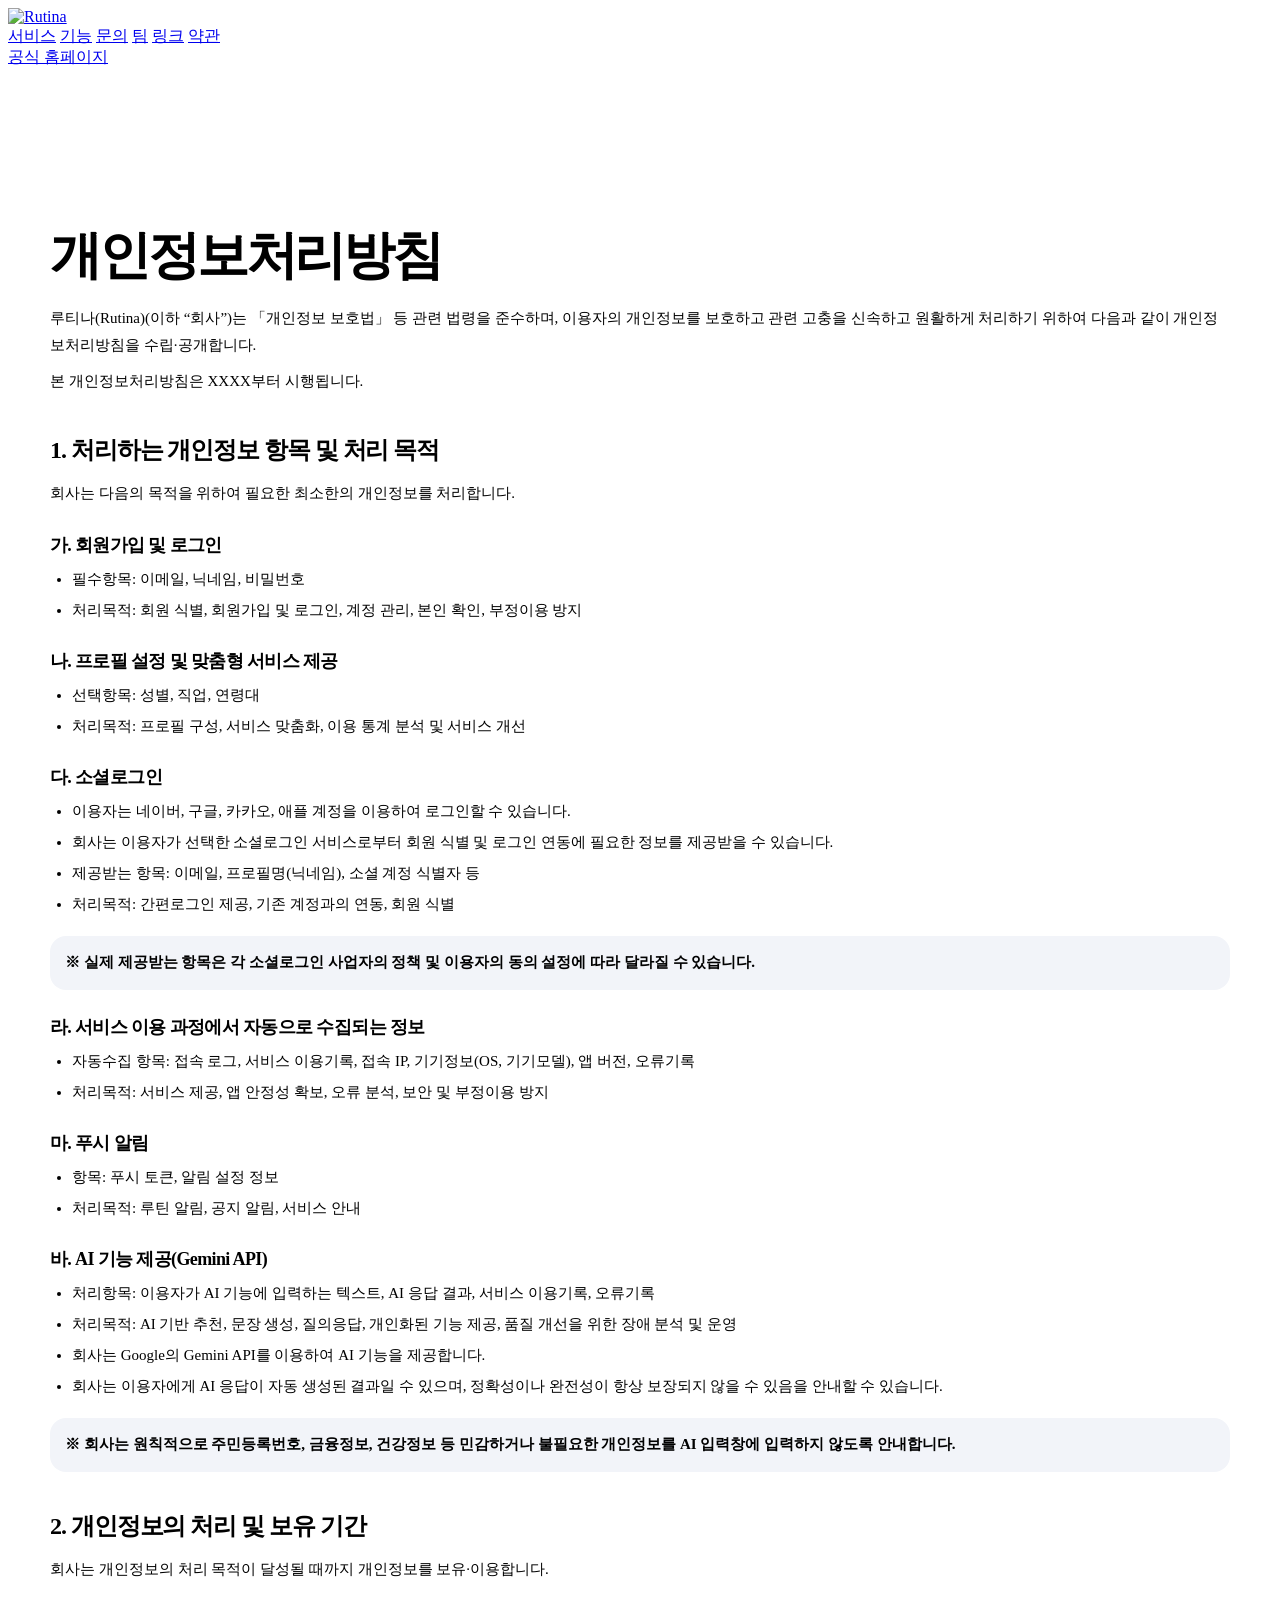
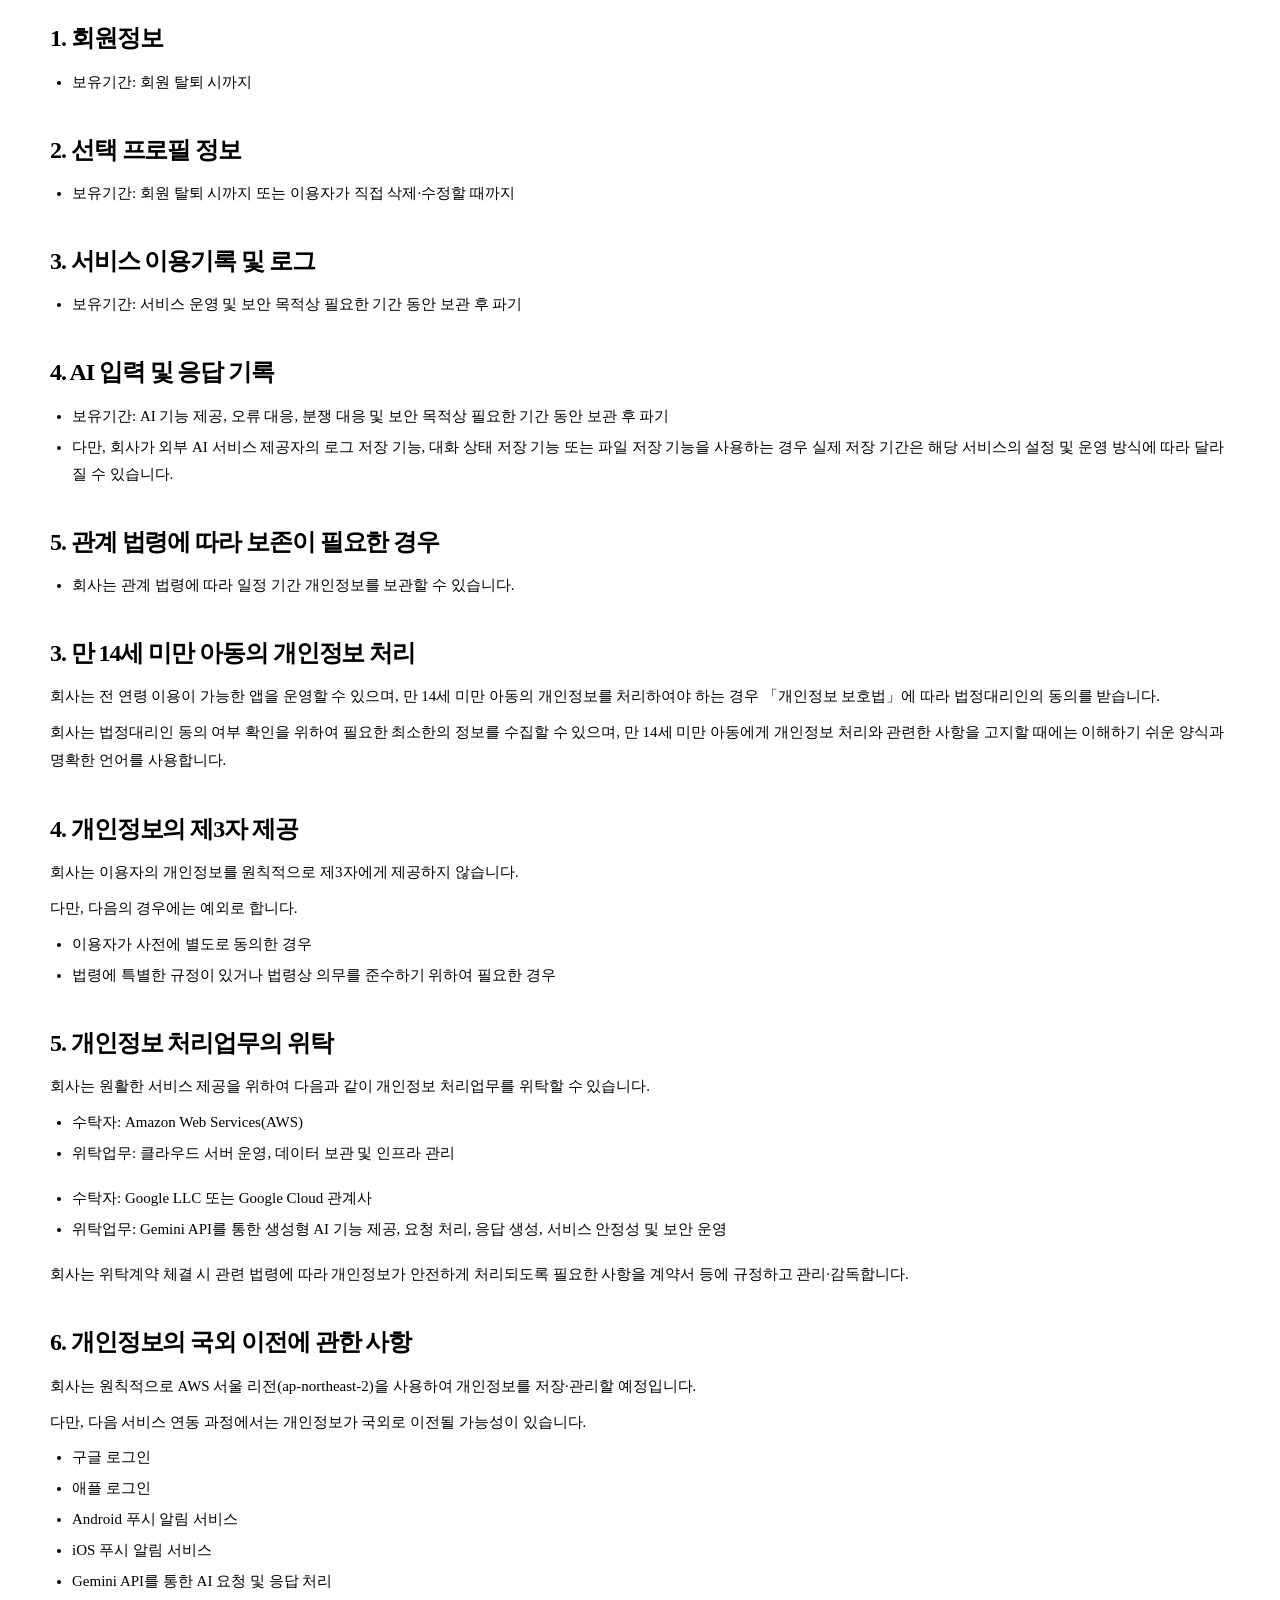
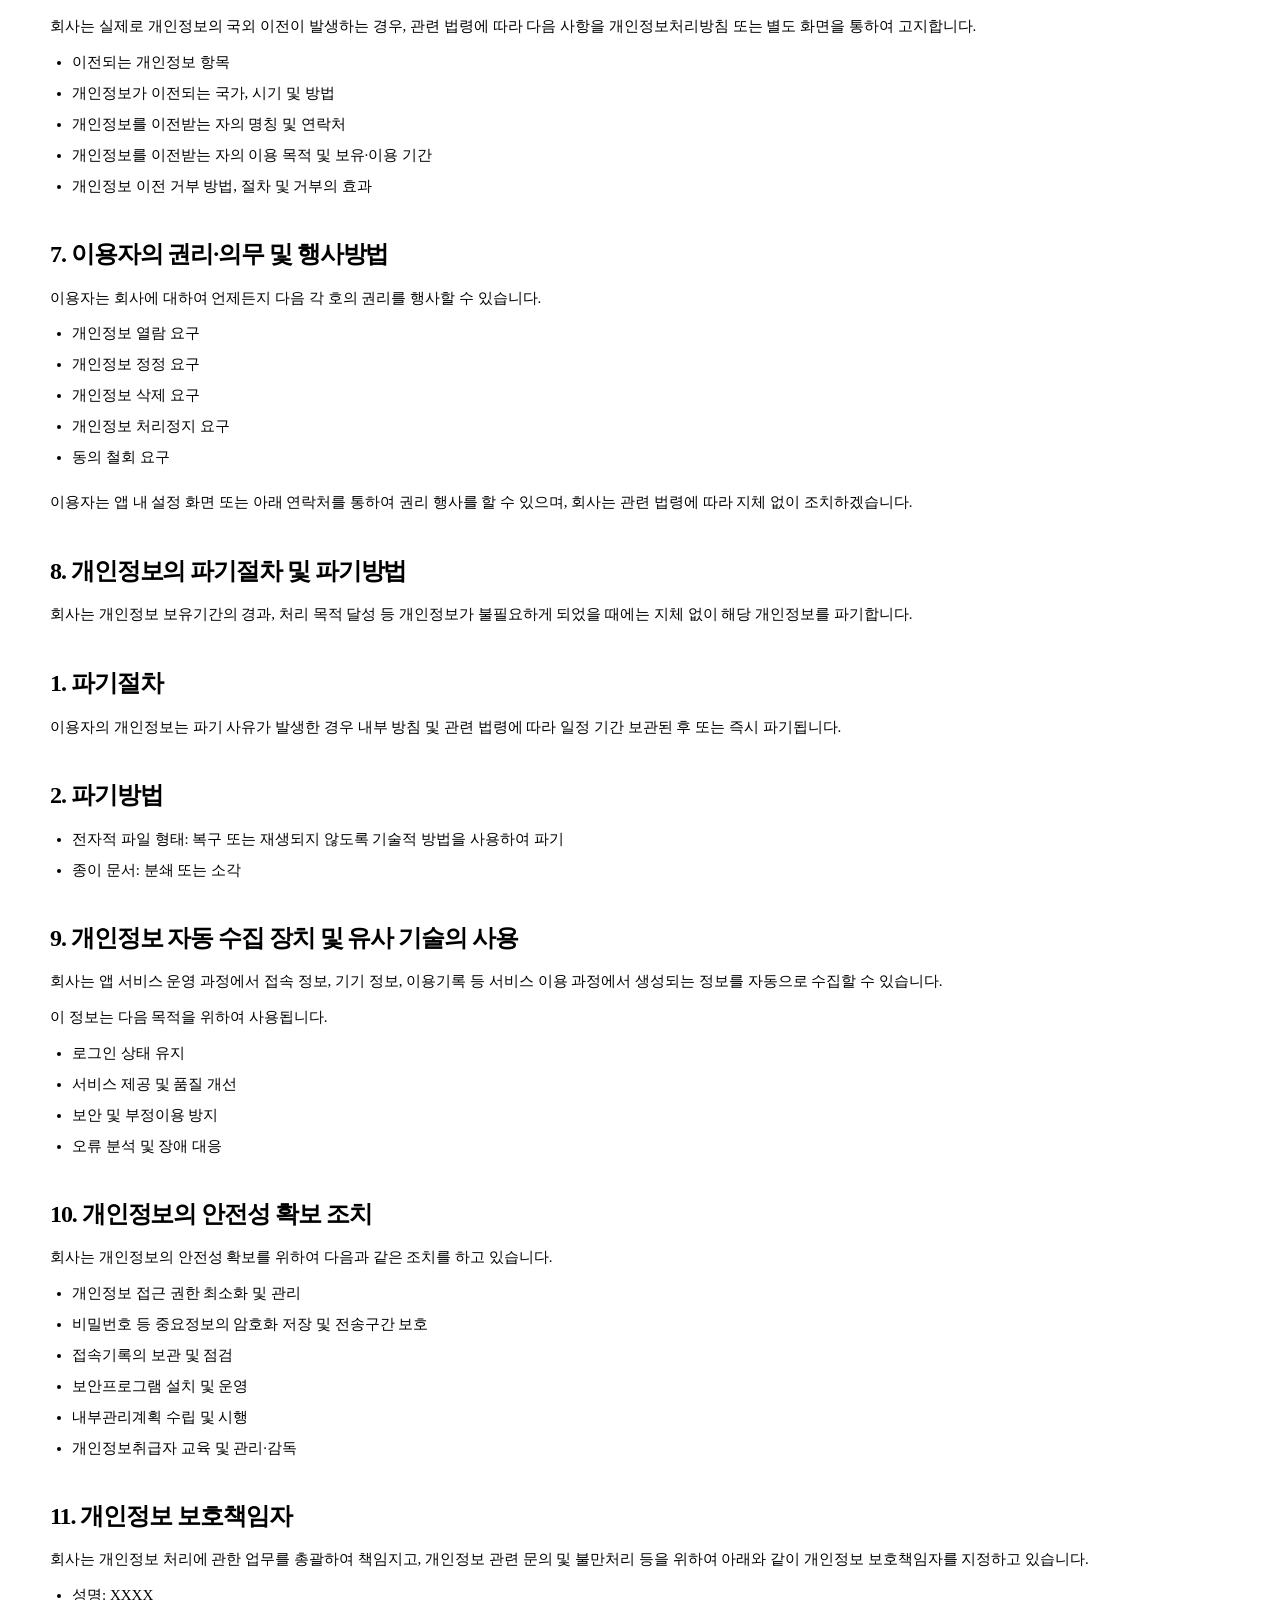
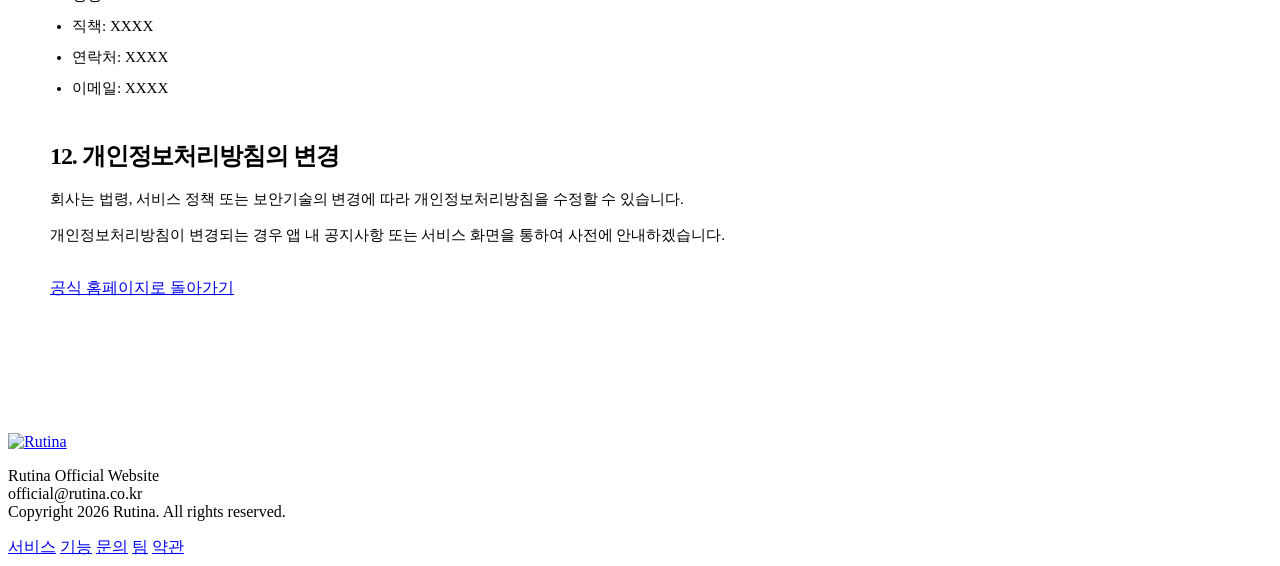
==== src/main/resources/static/official/privacy.html @ adf88a7d "feat: 회원가입약관 추가" ====
<!DOCTYPE html>
<html lang="ko">
<head>
    <meta charset="UTF-8" />
    <meta name="viewport" content="width=device-width, initial-scale=1.0" />
    <meta name="description" content="루티나 개인정보처리방침" />
    <title>개인정보처리방침 | Rutina</title>
    <link rel="stylesheet" href="/official/style.css" />
    <style>
        .policy-page { padding: 72px 0 92px; }
        .policy-card { background: var(--paper); border: 1px solid var(--line); border-radius: var(--radius-xl); padding: 42px; box-shadow: var(--shadow); }
        .policy-card h1 { font-size: clamp(34px, 5vw, 52px); line-height: 1.18; letter-spacing: -0.06em; margin-bottom: 18px; }
        .policy-card h2 { font-size: 24px; line-height: 1.35; letter-spacing: -0.045em; margin-top: 38px; margin-bottom: 14px; color: var(--text); }
        .policy-card h3 { font-size: 18px; line-height: 1.45; letter-spacing: -0.035em; margin-top: 24px; margin-bottom: 8px; color: var(--accent2); }
        .policy-card p { color: var(--text2); font-size: 15px; line-height: 1.85; margin: 8px 0; }
        .policy-card ul { margin: 8px 0 18px; padding-left: 22px; color: var(--text2); }
        .policy-card li { font-size: 15px; line-height: 1.8; margin: 4px 0; }
        .policy-card .notice { background: #f2f4f9; border: 1px solid var(--line); border-radius: 16px; padding: 13px 15px; color: var(--accent2); font-weight: 800; }
        .policy-actions { display: flex; gap: 10px; flex-wrap: wrap; margin-top: 28px; }
        @media (max-width: 760px) {
            .policy-page { padding: 48px 0 70px; }
            .policy-card { padding: 28px 20px; border-radius: 26px; }
            .policy-card h2 { font-size: 21px; }
        }
    </style>
</head>
<body>
<header class="site-header">
    <div class="container nav">
        <a href="/official" class="logo" aria-label="Rutina">
            <img src="/official/logo.png" alt="Rutina" class="logo-img" />
        </a>
        <nav class="menu" id="menu">
            <a href="/official#service">서비스</a>
            <a href="/official#features">기능</a>
            <a href="/official#contact">문의</a>
            <a href="/official#team">팀</a>
            <a href="/official#links">링크</a>
            <a href="/official#policy">약관</a>
        </nav>
        <div class="nav-right">
            <a class="btn btn-primary" href="/official">공식 홈페이지</a>
        </div>
    </div>
</header>

<main class="policy-page">
    <div class="container">
        <article class="policy-card">
            <h1>개인정보처리방침</h1>
            <p>루티나(Rutina)(이하 “회사”)는 「개인정보 보호법」 등 관련 법령을 준수하며, 이용자의 개인정보를 보호하고 관련 고충을 신속하고 원활하게 처리하기 위하여 다음과 같이 개인정보처리방침을 수립·공개합니다.</p>
            <p>본 개인정보처리방침은 XXXX부터 시행됩니다.</p>
            <h2>1. 처리하는 개인정보 항목 및 처리 목적</h2>
            <p>회사는 다음의 목적을 위하여 필요한 최소한의 개인정보를 처리합니다.</p>
            <h3>가. 회원가입 및 로그인</h3>
            <ul>
                <li>필수항목: 이메일, 닉네임, 비밀번호</li>
                <li>처리목적: 회원 식별, 회원가입 및 로그인, 계정 관리, 본인 확인, 부정이용 방지</li>
            </ul>
            <h3>나. 프로필 설정 및 맞춤형 서비스 제공</h3>
            <ul>
                <li>선택항목: 성별, 직업, 연령대</li>
                <li>처리목적: 프로필 구성, 서비스 맞춤화, 이용 통계 분석 및 서비스 개선</li>
            </ul>
            <h3>다. 소셜로그인</h3>
            <ul>
                <li>이용자는 네이버, 구글, 카카오, 애플 계정을 이용하여 로그인할 수 있습니다.</li>
                <li>회사는 이용자가 선택한 소셜로그인 서비스로부터 회원 식별 및 로그인 연동에 필요한 정보를 제공받을 수 있습니다.</li>
                <li>제공받는 항목: 이메일, 프로필명(닉네임), 소셜 계정 식별자 등</li>
                <li>처리목적: 간편로그인 제공, 기존 계정과의 연동, 회원 식별</li>
            </ul>
            <p class="notice">※ 실제 제공받는 항목은 각 소셜로그인 사업자의 정책 및 이용자의 동의 설정에 따라 달라질 수 있습니다.</p>
            <h3>라. 서비스 이용 과정에서 자동으로 수집되는 정보</h3>
            <ul>
                <li>자동수집 항목: 접속 로그, 서비스 이용기록, 접속 IP, 기기정보(OS, 기기모델), 앱 버전, 오류기록</li>
                <li>처리목적: 서비스 제공, 앱 안정성 확보, 오류 분석, 보안 및 부정이용 방지</li>
            </ul>
            <h3>마. 푸시 알림</h3>
            <ul>
                <li>항목: 푸시 토큰, 알림 설정 정보</li>
                <li>처리목적: 루틴 알림, 공지 알림, 서비스 안내</li>
            </ul>
            <h3>바. AI 기능 제공(Gemini API)</h3>
            <ul>
                <li>처리항목: 이용자가 AI 기능에 입력하는 텍스트, AI 응답 결과, 서비스 이용기록, 오류기록</li>
                <li>처리목적: AI 기반 추천, 문장 생성, 질의응답, 개인화된 기능 제공, 품질 개선을 위한 장애 분석 및 운영</li>
                <li>회사는 Google의 Gemini API를 이용하여 AI 기능을 제공합니다.</li>
                <li>회사는 이용자에게 AI 응답이 자동 생성된 결과일 수 있으며, 정확성이나 완전성이 항상 보장되지 않을 수 있음을 안내할 수 있습니다.</li>
            </ul>
            <p class="notice">※ 회사는 원칙적으로 주민등록번호, 금융정보, 건강정보 등 민감하거나 불필요한 개인정보를 AI 입력창에 입력하지 않도록 안내합니다.</p>
            <h2>2. 개인정보의 처리 및 보유 기간</h2>
            <p>회사는 개인정보의 처리 목적이 달성될 때까지 개인정보를 보유·이용합니다.</p>
            <h2>1. 회원정보</h2>
            <ul>
                <li>보유기간: 회원 탈퇴 시까지</li>
            </ul>
            <h2>2. 선택 프로필 정보</h2>
            <ul>
                <li>보유기간: 회원 탈퇴 시까지 또는 이용자가 직접 삭제·수정할 때까지</li>
            </ul>
            <h2>3. 서비스 이용기록 및 로그</h2>
            <ul>
                <li>보유기간: 서비스 운영 및 보안 목적상 필요한 기간 동안 보관 후 파기</li>
            </ul>
            <h2>4. AI 입력 및 응답 기록</h2>
            <ul>
                <li>보유기간: AI 기능 제공, 오류 대응, 분쟁 대응 및 보안 목적상 필요한 기간 동안 보관 후 파기</li>
                <li>다만, 회사가 외부 AI 서비스 제공자의 로그 저장 기능, 대화 상태 저장 기능 또는 파일 저장 기능을 사용하는 경우 실제 저장 기간은 해당 서비스의 설정 및 운영 방식에 따라 달라질 수 있습니다.</li>
            </ul>
            <h2>5. 관계 법령에 따라 보존이 필요한 경우</h2>
            <ul>
                <li>회사는 관계 법령에 따라 일정 기간 개인정보를 보관할 수 있습니다.</li>
            </ul>
            <h2>3. 만 14세 미만 아동의 개인정보 처리</h2>
            <p>회사는 전 연령 이용이 가능한 앱을 운영할 수 있으며, 만 14세 미만 아동의 개인정보를 처리하여야 하는 경우 「개인정보 보호법」에 따라 법정대리인의 동의를 받습니다.</p>
            <p>회사는 법정대리인 동의 여부 확인을 위하여 필요한 최소한의 정보를 수집할 수 있으며, 만 14세 미만 아동에게 개인정보 처리와 관련한 사항을 고지할 때에는 이해하기 쉬운 양식과 명확한 언어를 사용합니다.</p>
            <h2>4. 개인정보의 제3자 제공</h2>
            <p>회사는 이용자의 개인정보를 원칙적으로 제3자에게 제공하지 않습니다.</p>
            <p>다만, 다음의 경우에는 예외로 합니다.</p>
            <ul>
                <li>이용자가 사전에 별도로 동의한 경우</li>
                <li>법령에 특별한 규정이 있거나 법령상 의무를 준수하기 위하여 필요한 경우</li>
            </ul>
            <h2>5. 개인정보 처리업무의 위탁</h2>
            <p>회사는 원활한 서비스 제공을 위하여 다음과 같이 개인정보 처리업무를 위탁할 수 있습니다.</p>
            <ul>
                <li>수탁자: Amazon Web Services(AWS)</li>
                <li>위탁업무: 클라우드 서버 운영, 데이터 보관 및 인프라 관리</li>
            </ul>
            <ul>
                <li>수탁자: Google LLC 또는 Google Cloud 관계사</li>
                <li>위탁업무: Gemini API를 통한 생성형 AI 기능 제공, 요청 처리, 응답 생성, 서비스 안정성 및 보안 운영</li>
            </ul>
            <p>회사는 위탁계약 체결 시 관련 법령에 따라 개인정보가 안전하게 처리되도록 필요한 사항을 계약서 등에 규정하고 관리·감독합니다.</p>
            <h2>6. 개인정보의 국외 이전에 관한 사항</h2>
            <p>회사는 원칙적으로 AWS 서울 리전(ap-northeast-2)을 사용하여 개인정보를 저장·관리할 예정입니다.</p>
            <p>다만, 다음 서비스 연동 과정에서는 개인정보가 국외로 이전될 가능성이 있습니다.</p>
            <ul>
                <li>구글 로그인</li>
                <li>애플 로그인</li>
                <li>Android 푸시 알림 서비스</li>
                <li>iOS 푸시 알림 서비스</li>
                <li>Gemini API를 통한 AI 요청 및 응답 처리</li>
            </ul>
            <p>회사는 실제로 개인정보의 국외 이전이 발생하는 경우, 관련 법령에 따라 다음 사항을 개인정보처리방침 또는 별도 화면을 통하여 고지합니다.</p>
            <ul>
                <li>이전되는 개인정보 항목</li>
                <li>개인정보가 이전되는 국가, 시기 및 방법</li>
                <li>개인정보를 이전받는 자의 명칭 및 연락처</li>
                <li>개인정보를 이전받는 자의 이용 목적 및 보유·이용 기간</li>
                <li>개인정보 이전 거부 방법, 절차 및 거부의 효과</li>
            </ul>
            <h2>7. 이용자의 권리·의무 및 행사방법</h2>
            <p>이용자는 회사에 대하여 언제든지 다음 각 호의 권리를 행사할 수 있습니다.</p>
            <ul>
                <li>개인정보 열람 요구</li>
                <li>개인정보 정정 요구</li>
                <li>개인정보 삭제 요구</li>
                <li>개인정보 처리정지 요구</li>
                <li>동의 철회 요구</li>
            </ul>
            <p>이용자는 앱 내 설정 화면 또는 아래 연락처를 통하여 권리 행사를 할 수 있으며, 회사는 관련 법령에 따라 지체 없이 조치하겠습니다.</p>
            <h2>8. 개인정보의 파기절차 및 파기방법</h2>
            <p>회사는 개인정보 보유기간의 경과, 처리 목적 달성 등 개인정보가 불필요하게 되었을 때에는 지체 없이 해당 개인정보를 파기합니다.</p>
            <h2>1. 파기절차</h2>
            <p>이용자의 개인정보는 파기 사유가 발생한 경우 내부 방침 및 관련 법령에 따라 일정 기간 보관된 후 또는 즉시 파기됩니다.</p>
            <h2>2. 파기방법</h2>
            <ul>
                <li>전자적 파일 형태: 복구 또는 재생되지 않도록 기술적 방법을 사용하여 파기</li>
                <li>종이 문서: 분쇄 또는 소각</li>
            </ul>
            <h2>9. 개인정보 자동 수집 장치 및 유사 기술의 사용</h2>
            <p>회사는 앱 서비스 운영 과정에서 접속 정보, 기기 정보, 이용기록 등 서비스 이용 과정에서 생성되는 정보를 자동으로 수집할 수 있습니다.</p>
            <p>이 정보는 다음 목적을 위하여 사용됩니다.</p>
            <ul>
                <li>로그인 상태 유지</li>
                <li>서비스 제공 및 품질 개선</li>
                <li>보안 및 부정이용 방지</li>
                <li>오류 분석 및 장애 대응</li>
            </ul>
            <h2>10. 개인정보의 안전성 확보 조치</h2>
            <p>회사는 개인정보의 안전성 확보를 위하여 다음과 같은 조치를 하고 있습니다.</p>
            <ul>
                <li>개인정보 접근 권한 최소화 및 관리</li>
                <li>비밀번호 등 중요정보의 암호화 저장 및 전송구간 보호</li>
                <li>접속기록의 보관 및 점검</li>
                <li>보안프로그램 설치 및 운영</li>
                <li>내부관리계획 수립 및 시행</li>
                <li>개인정보취급자 교육 및 관리·감독</li>
            </ul>
            <h2>11. 개인정보 보호책임자</h2>
            <p>회사는 개인정보 처리에 관한 업무를 총괄하여 책임지고, 개인정보 관련 문의 및 불만처리 등을 위하여 아래와 같이 개인정보 보호책임자를 지정하고 있습니다.</p>
            <ul>
                <li>성명: XXXX</li>
                <li>직책: XXXX</li>
                <li>연락처: XXXX</li>
                <li>이메일: XXXX</li>
            </ul>
            <h2>12. 개인정보처리방침의 변경</h2>
            <p>회사는 법령, 서비스 정책 또는 보안기술의 변경에 따라 개인정보처리방침을 수정할 수 있습니다.</p>
            <p>개인정보처리방침이 변경되는 경우 앱 내 공지사항 또는 서비스 화면을 통하여 사전에 안내하겠습니다.</p>
            <div class="policy-actions">
                <a class="btn btn-soft" href="/official">공식 홈페이지로 돌아가기</a>
            </div>
        </article>
    </div>
</main>

<footer class="footer">
    <div class="container footer-inner">
        <div>
            <a href="/official" class="logo" aria-label="Rutina">
                <img src="/official/logo.png" alt="Rutina" class="logo-img" />
            </a>
            <p>Rutina Official Website<br />official@rutina.co.kr<br />Copyright 2026 Rutina. All rights reserved.</p>
        </div>
        <div class="footer-links">
            <a href="/official#service">서비스</a>
            <a href="/official#features">기능</a>
            <a href="/official#contact">문의</a>
            <a href="/official#team">팀</a>
            <a href="/official#policy">약관</a>
        </div>
    </div>
</footer>
</body>
</html>
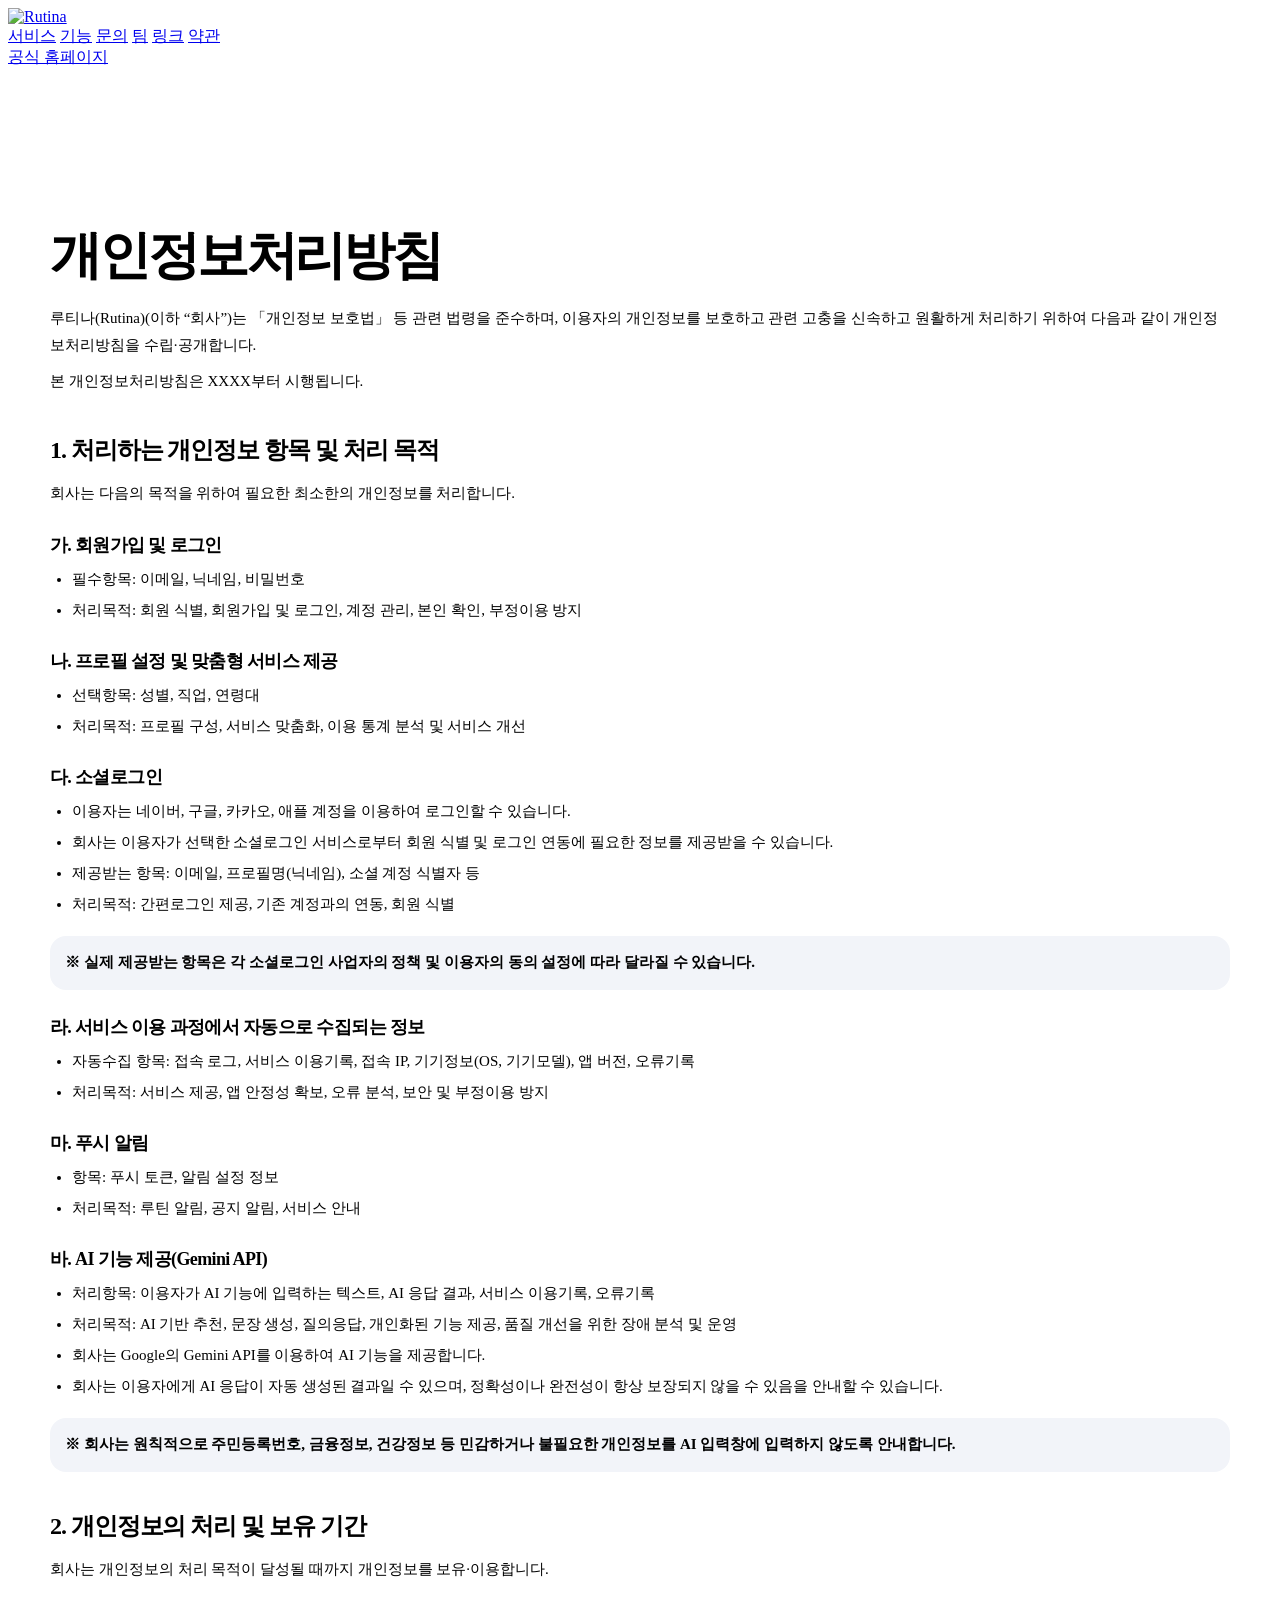
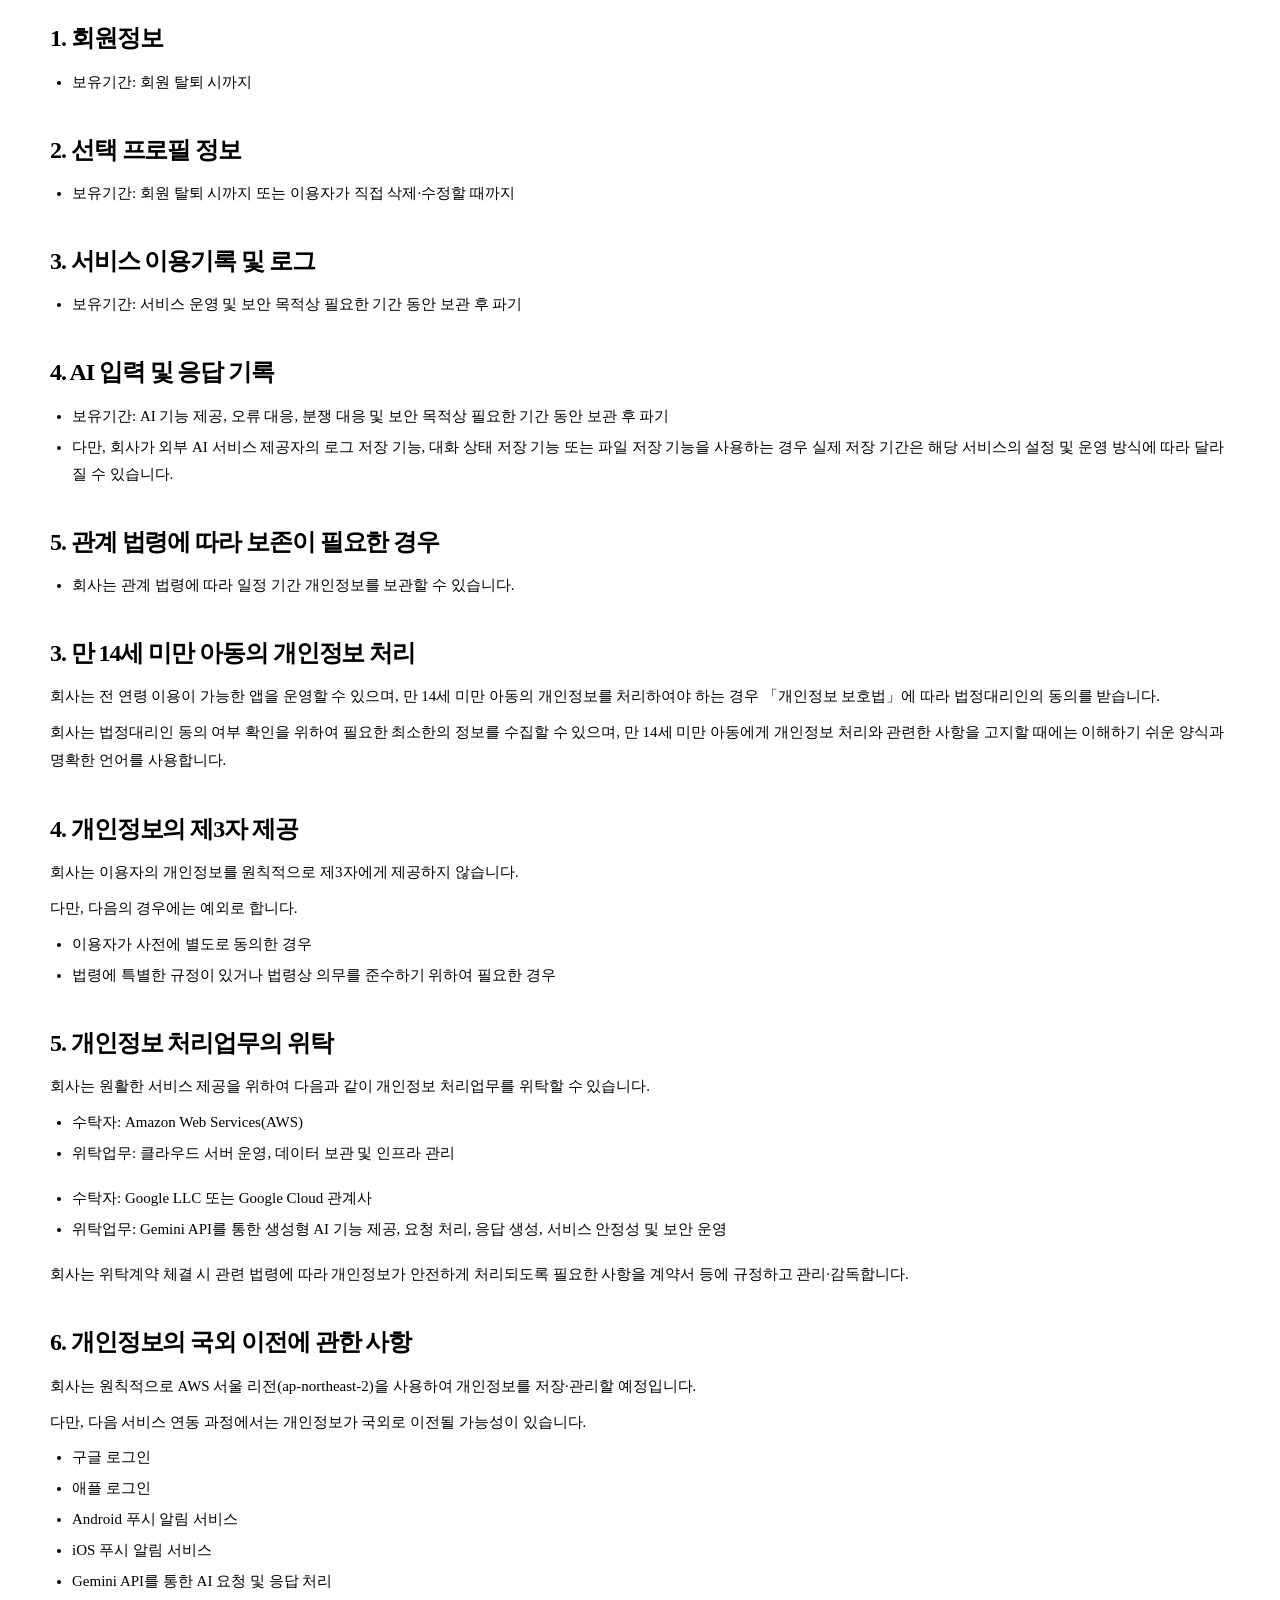
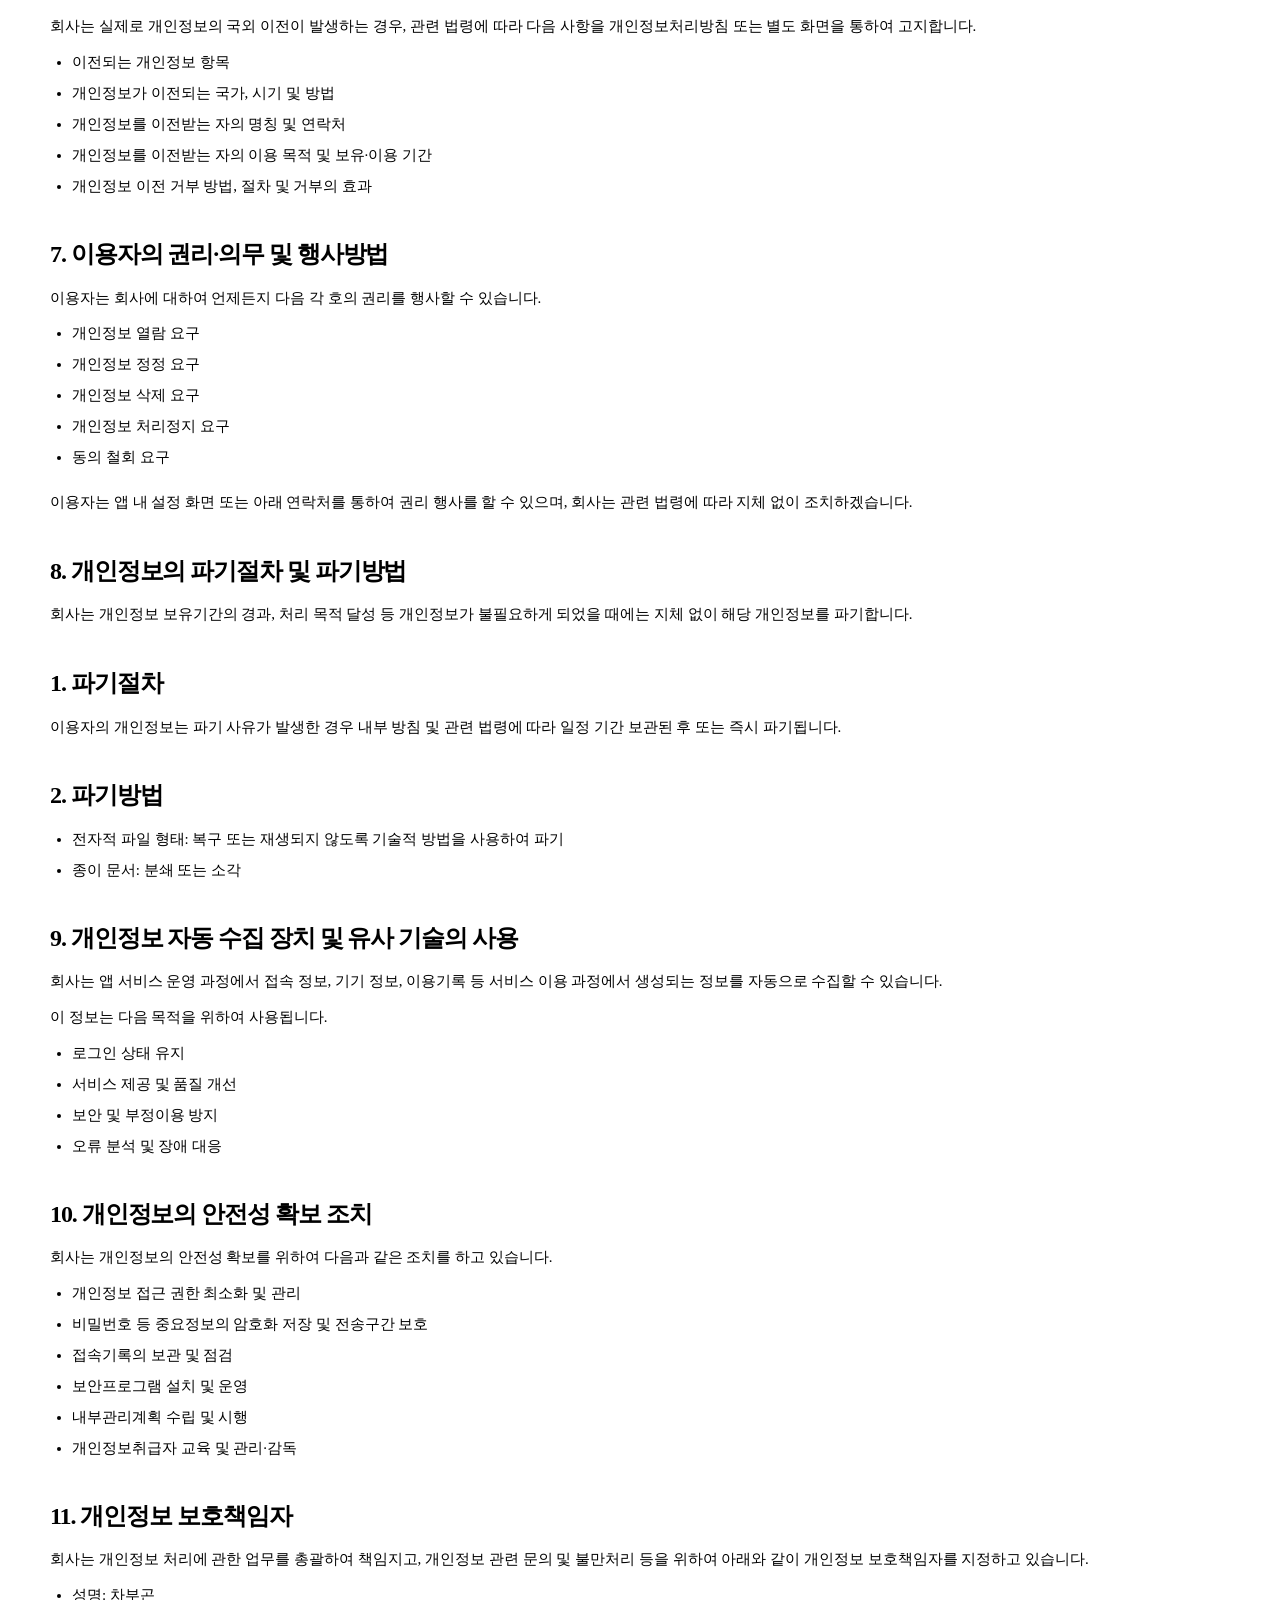
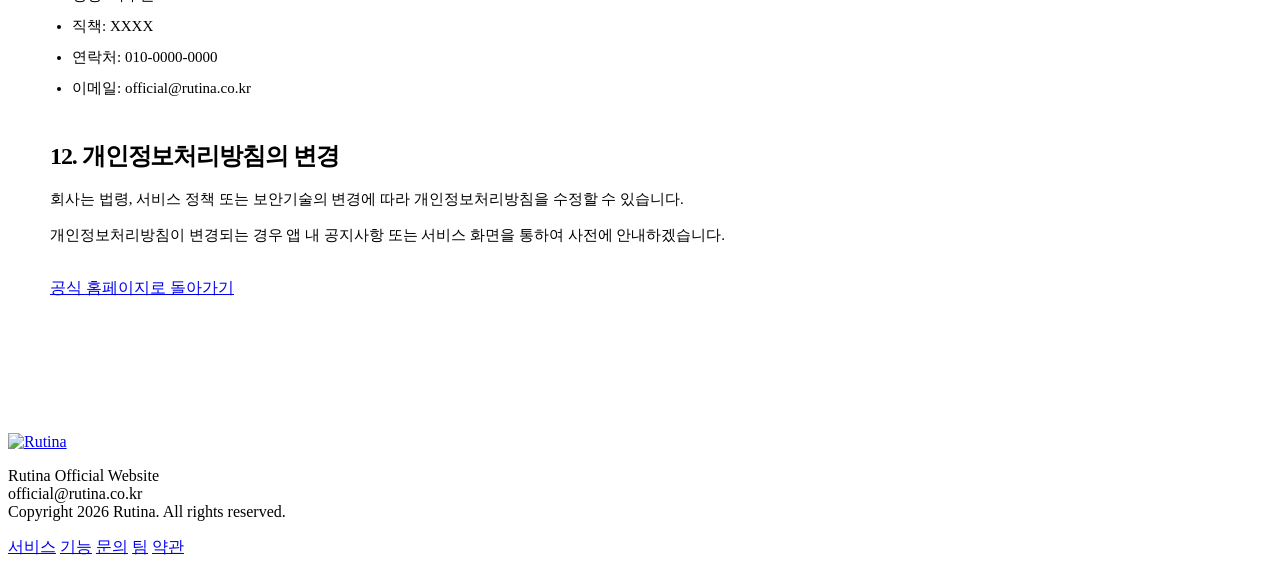
==== commit 62352b92: "fix: privacy 헤더, 푸터 URL 오류 수정" ====
--- a/src/main/resources/static/official/privacy.html
+++ b/src/main/resources/static/official/privacy.html
@@ -27,19 +27,19 @@
 <body>
 <header class="site-header">
     <div class="container nav">
-        <a href="/official" class="logo" aria-label="Rutina">
+        <a href="/" class="logo" aria-label="Rutina">
             <img src="/official/logo.png" alt="Rutina" class="logo-img" />
         </a>
         <nav class="menu" id="menu">
-            <a href="/official#service">서비스</a>
-            <a href="/official#features">기능</a>
-            <a href="/official#contact">문의</a>
-            <a href="/official#team">팀</a>
-            <a href="/official#links">링크</a>
-            <a href="/official#policy">약관</a>
+            <a href="/#service">서비스</a>
+            <a href="/#features">기능</a>
+            <a href="/#contact">문의</a>
+            <a href="/#team">팀</a>
+            <a href="/#links">링크</a>
+            <a href="/#policy">약관</a>
         </nav>
         <div class="nav-right">
-            <a class="btn btn-primary" href="/official">공식 홈페이지</a>
+            <a class="btn btn-primary" href="/">공식 홈페이지</a>
         </div>
     </div>
 </header>
@@ -191,10 +191,10 @@
             <h2>11. 개인정보 보호책임자</h2>
             <p>회사는 개인정보 처리에 관한 업무를 총괄하여 책임지고, 개인정보 관련 문의 및 불만처리 등을 위하여 아래와 같이 개인정보 보호책임자를 지정하고 있습니다.</p>
             <ul>
-                <li>성명: XXXX</li>
+                <li>성명: 차부곤</li>
                 <li>직책: XXXX</li>
-                <li>연락처: XXXX</li>
-                <li>이메일: XXXX</li>
+                <li>연락처: 010-0000-0000</li>
+                <li>이메일: official@rutina.co.kr</li>
             </ul>
             <h2>12. 개인정보처리방침의 변경</h2>
             <p>회사는 법령, 서비스 정책 또는 보안기술의 변경에 따라 개인정보처리방침을 수정할 수 있습니다.</p>
@@ -209,19 +209,20 @@
 <footer class="footer">
     <div class="container footer-inner">
         <div>
-            <a href="/official" class="logo" aria-label="Rutina">
+            <a href="/" class="logo" aria-label="Rutina">
                 <img src="/official/logo.png" alt="Rutina" class="logo-img" />
             </a>
             <p>Rutina Official Website<br />official@rutina.co.kr<br />Copyright 2026 Rutina. All rights reserved.</p>
         </div>
         <div class="footer-links">
-            <a href="/official#service">서비스</a>
-            <a href="/official#features">기능</a>
-            <a href="/official#contact">문의</a>
-            <a href="/official#team">팀</a>
-            <a href="/official#policy">약관</a>
+            <a href="/#service">서비스</a>
+            <a href="/#features">기능</a>
+            <a href="/#contact">문의</a>
+            <a href="/#team">팀</a>
+            <a href="/#policy">약관</a>
         </div>
     </div>
 </footer>
+<script src="/official/guard.js"></script>
 </body>
 </html>
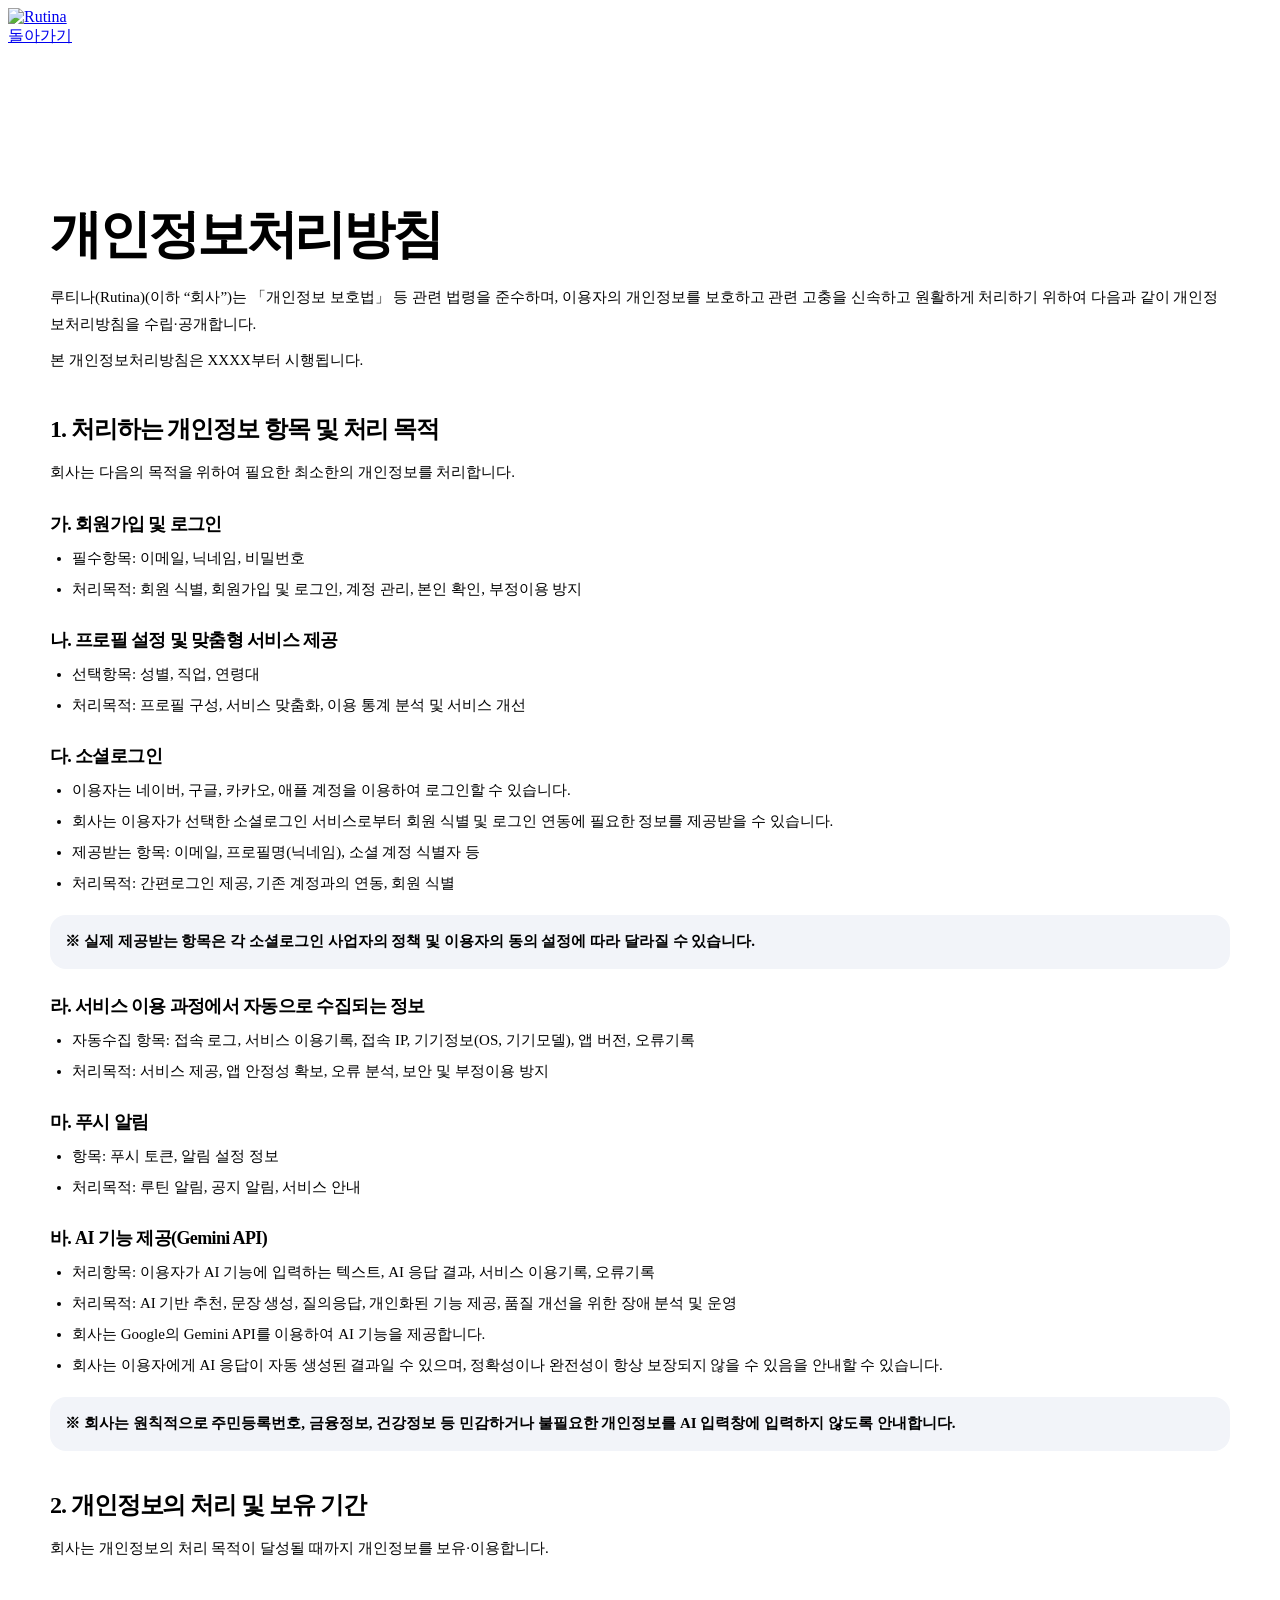
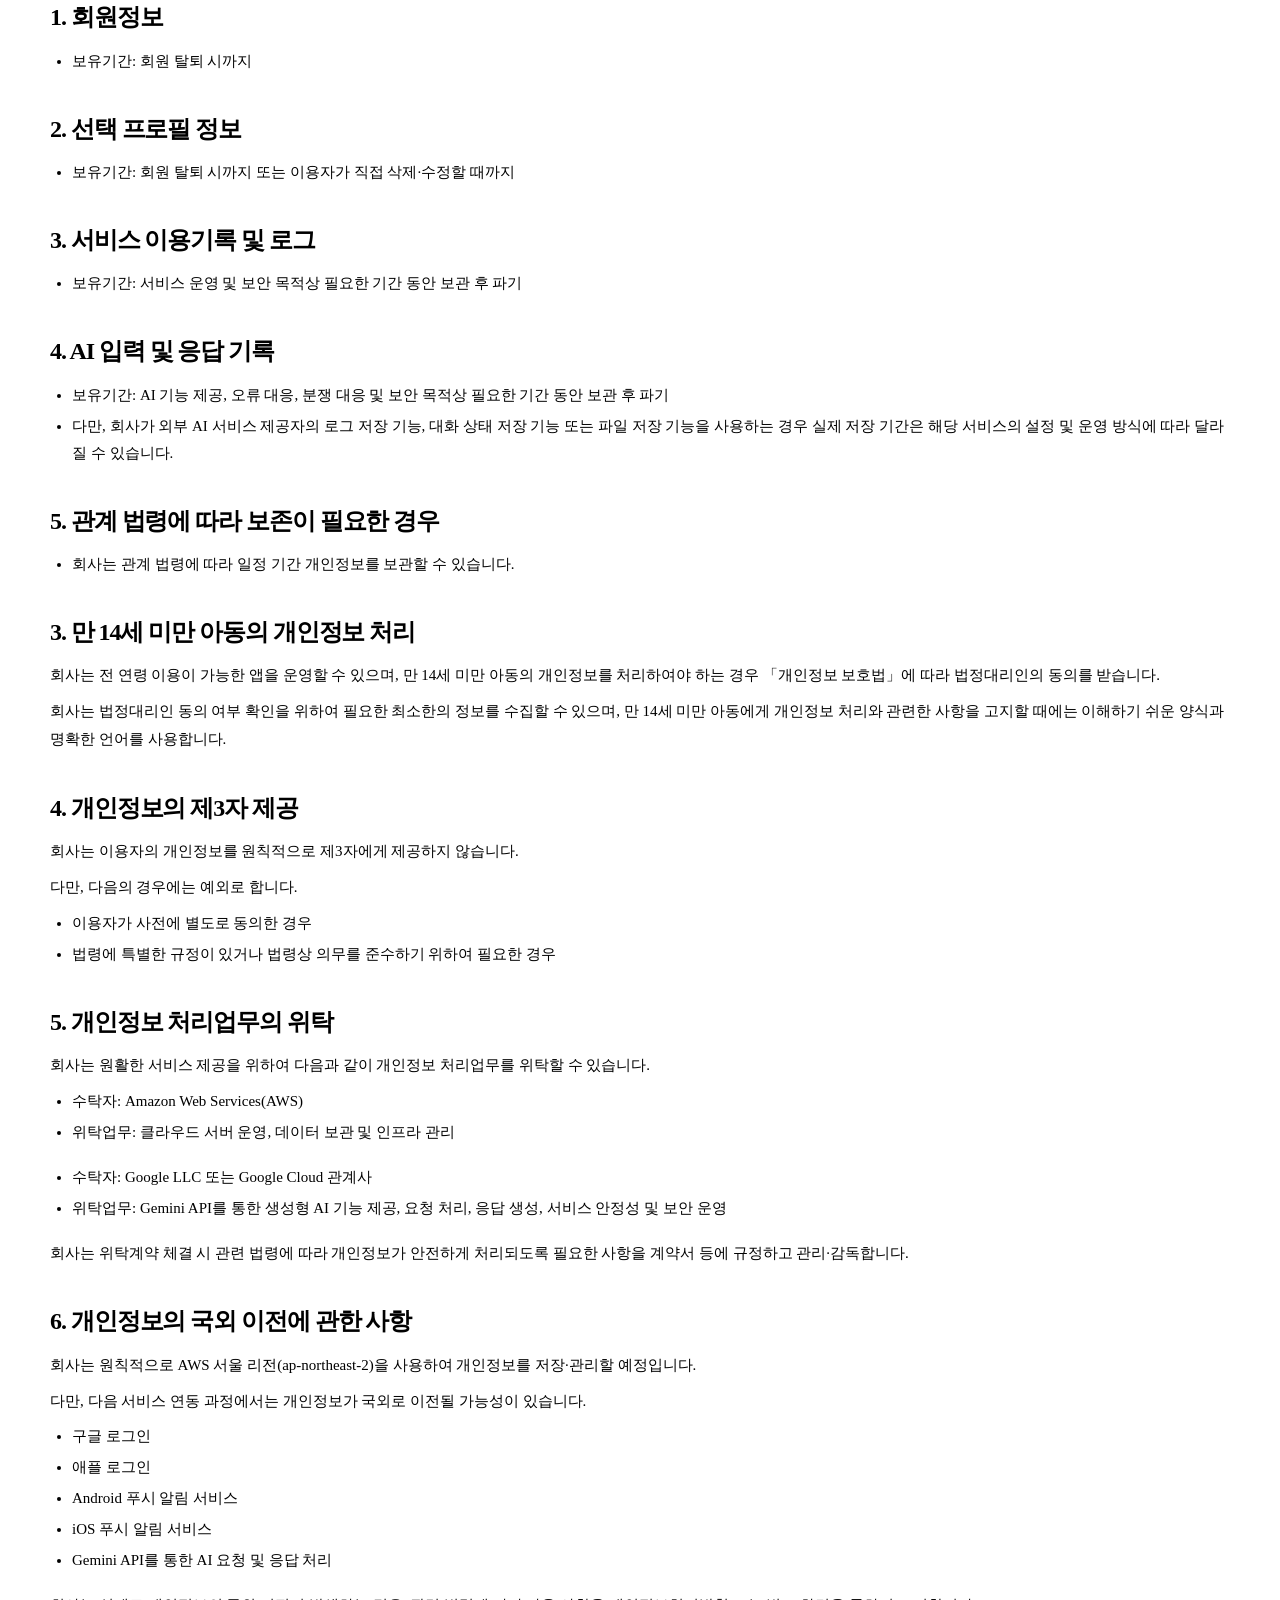
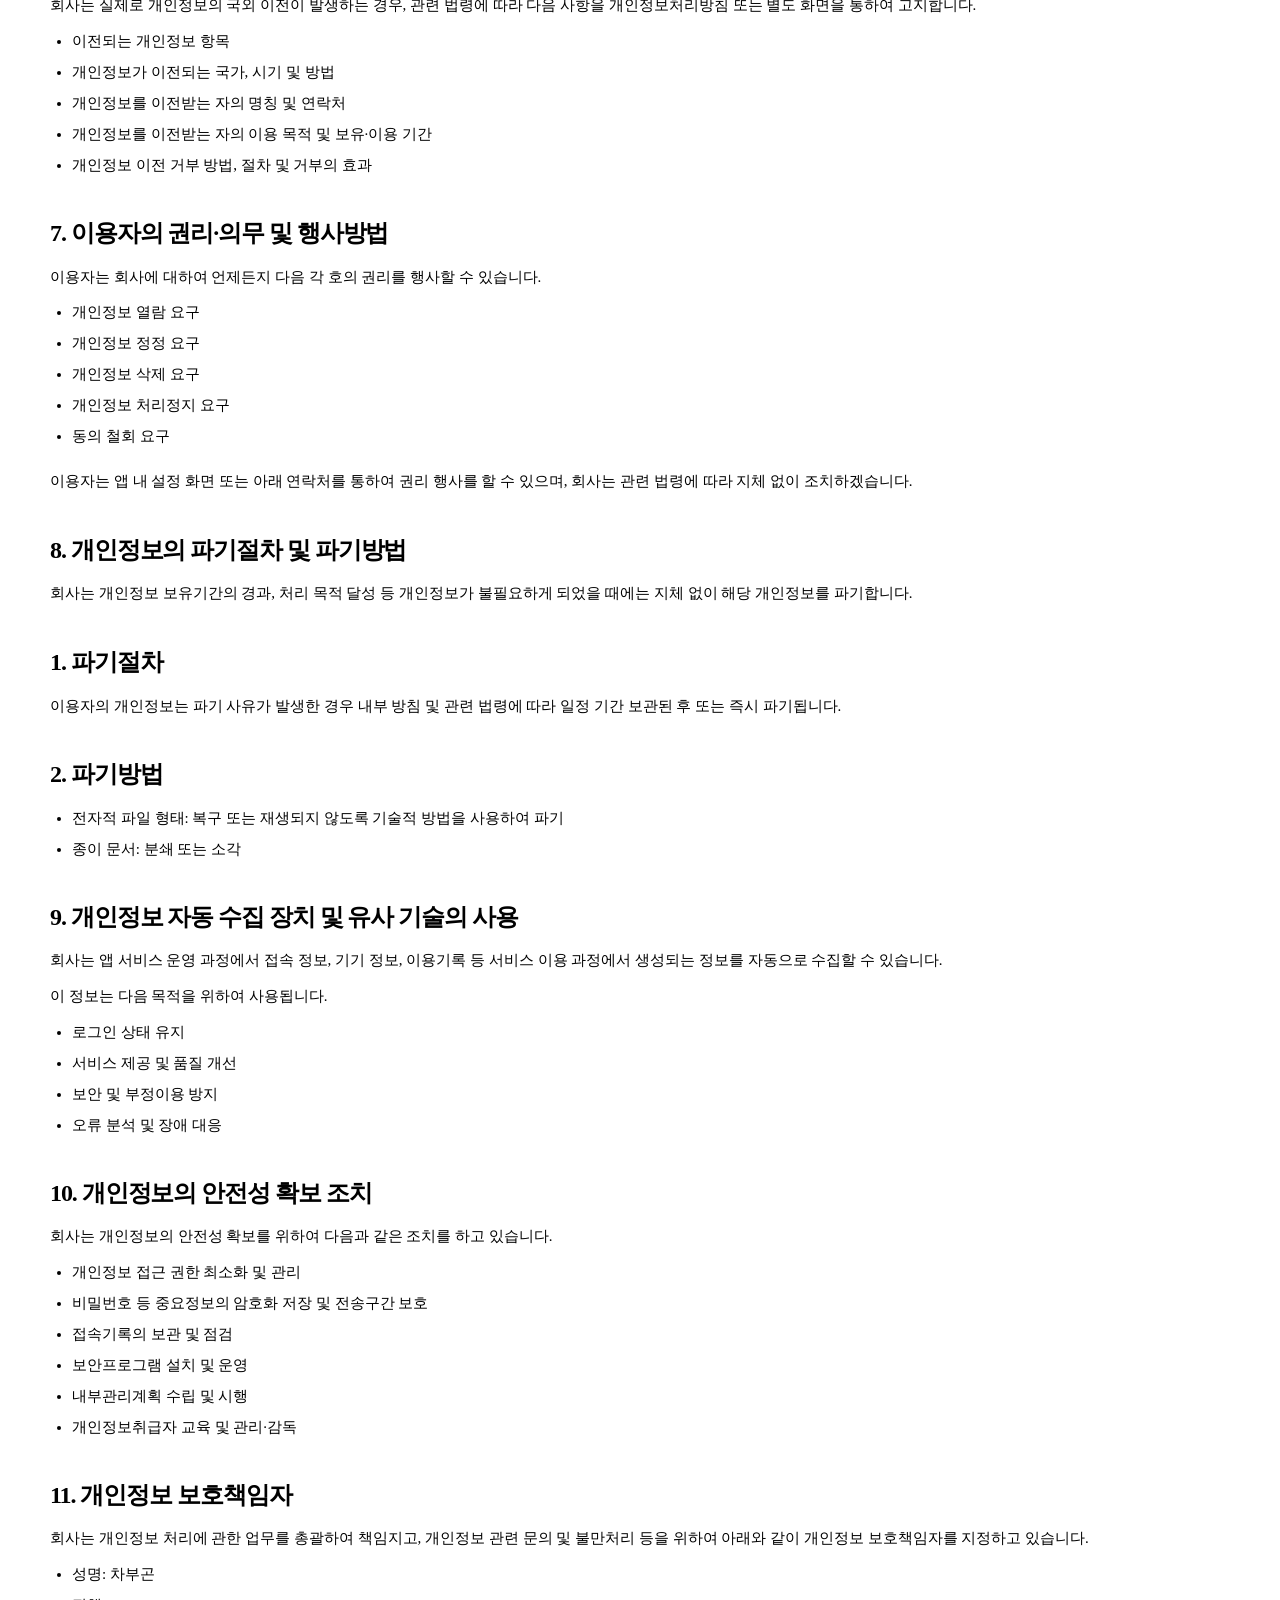
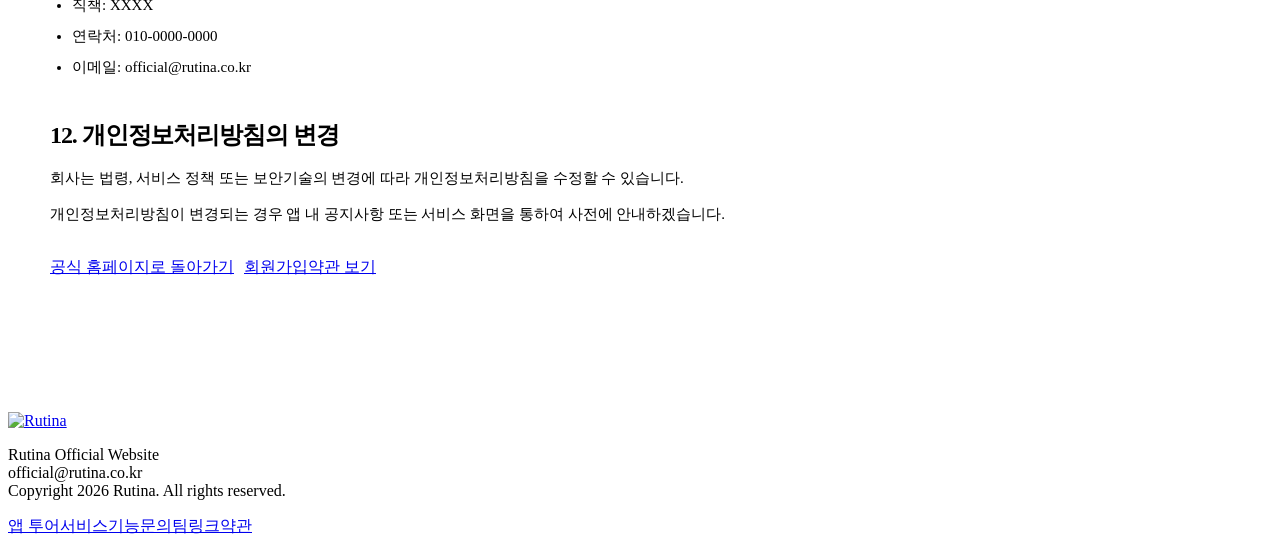
==== commit 9736db5c: "fix: 웹페이지 URL 오류 수정, Github 링크 수정" ====
--- a/src/main/resources/static/official/privacy.html
+++ b/src/main/resources/static/official/privacy.html
@@ -30,16 +30,16 @@
         <a href="/" class="logo" aria-label="Rutina">
             <img src="/official/logo.png" alt="Rutina" class="logo-img" />
         </a>
-        <nav class="menu" id="menu">
-            <a href="/#service">서비스</a>
-            <a href="/#features">기능</a>
-            <a href="/#contact">문의</a>
-            <a href="/#team">팀</a>
-            <a href="/#links">링크</a>
-            <a href="/#policy">약관</a>
-        </nav>
+<!--        <nav class="menu" id="menu">-->
+<!--            <a href="/#service">서비스</a>-->
+<!--            <a href="/#features">기능</a>-->
+<!--            <a href="/#contact">문의</a>-->
+<!--            <a href="/#team">팀</a>-->
+<!--            <a href="/#links">링크</a>-->
+<!--            <a href="/#policy">약관</a>-->
+<!--        </nav>-->
         <div class="nav-right">
-            <a class="btn btn-primary" href="/">공식 홈페이지</a>
+            <a class="btn btn-primary" href="/">돌아가기</a>
         </div>
     </div>
 </header>
@@ -200,7 +200,8 @@
             <p>회사는 법령, 서비스 정책 또는 보안기술의 변경에 따라 개인정보처리방침을 수정할 수 있습니다.</p>
             <p>개인정보처리방침이 변경되는 경우 앱 내 공지사항 또는 서비스 화면을 통하여 사전에 안내하겠습니다.</p>
             <div class="policy-actions">
-                <a class="btn btn-soft" href="/official">공식 홈페이지로 돌아가기</a>
+                <a class="btn btn-soft" href="/">공식 홈페이지로 돌아가기</a>
+                <a class="btn btn-soft" href="/official/terms.html">회원가입약관 보기</a>
             </div>
         </article>
     </div>
@@ -215,11 +216,7 @@
             <p>Rutina Official Website<br />official@rutina.co.kr<br />Copyright 2026 Rutina. All rights reserved.</p>
         </div>
         <div class="footer-links">
-            <a href="/#service">서비스</a>
-            <a href="/#features">기능</a>
-            <a href="/#contact">문의</a>
-            <a href="/#team">팀</a>
-            <a href="/#policy">약관</a>
+            <a href="#app-tour">앱 투어</a><a href="#service">서비스</a><a href="#features">기능</a><a href="#contact">문의</a><a href="#team">팀</a><a href="#links">링크</a><a href="#policy">약관</a>
         </div>
     </div>
 </footer>
